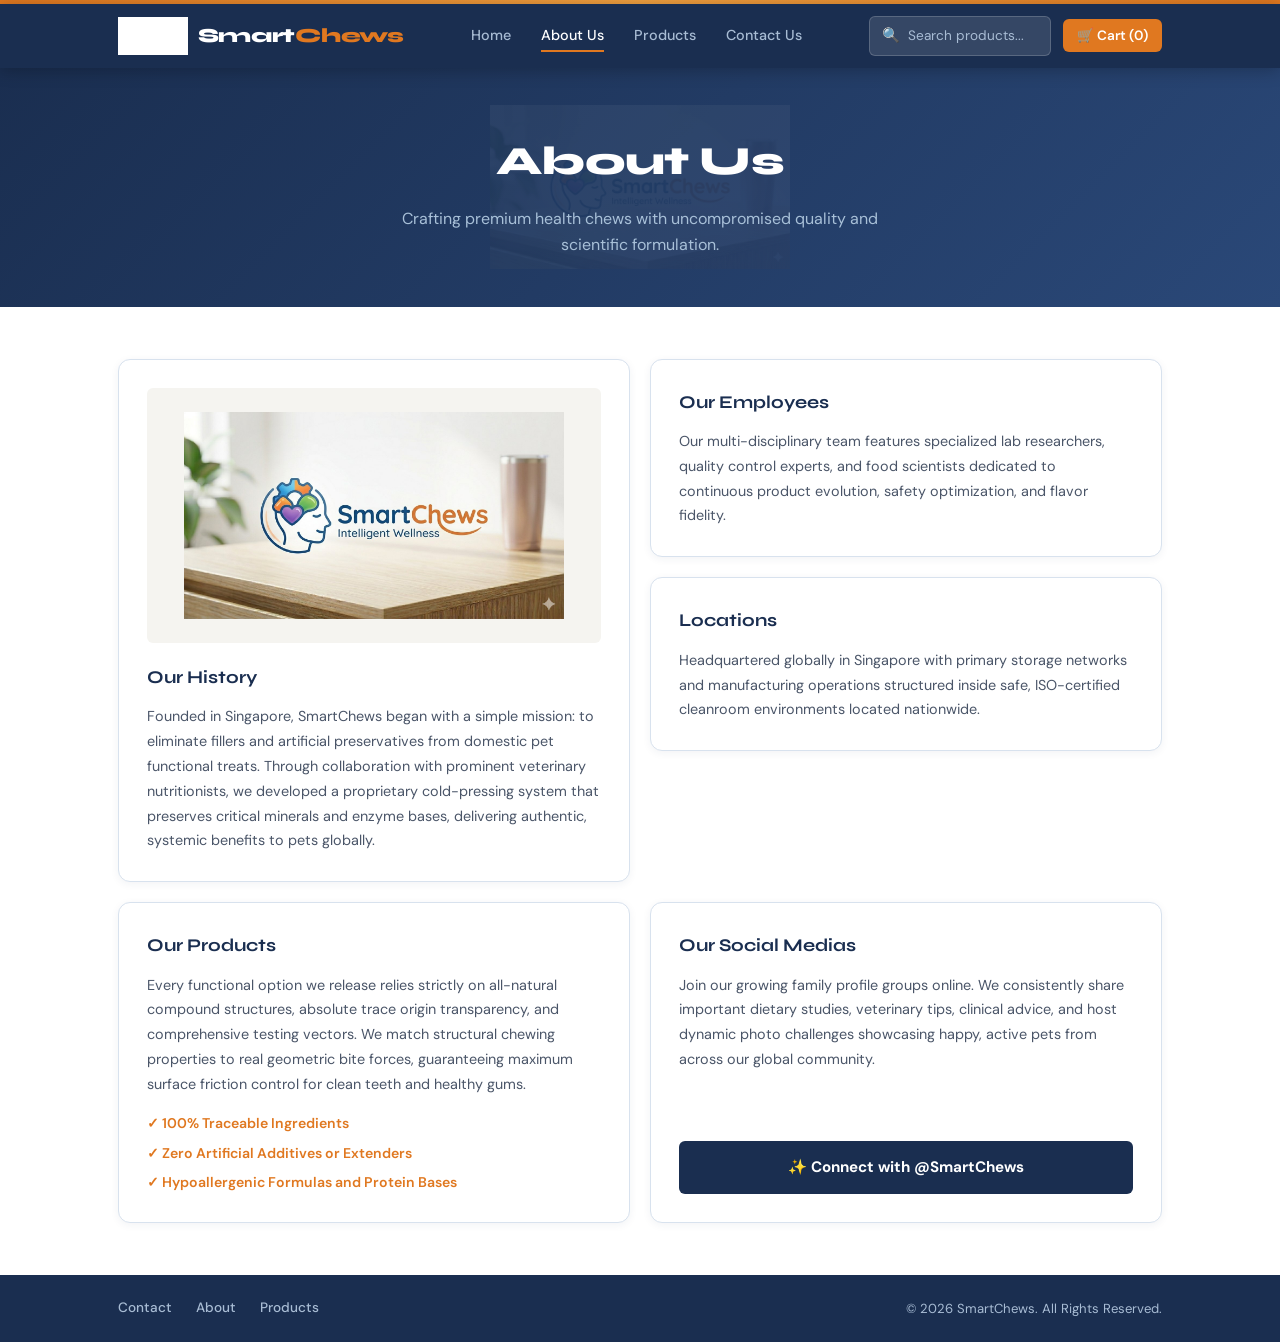
==== aboutus.html @ 9c244e37 "Add files via upload" ====
<!DOCTYPE html>
<html lang="en">
<head>
  <meta charset="UTF-8" />
  <meta name="viewport" content="width=device-width, initial-scale=1.0" />
  <title>SmartChews — About Us</title>
  <link rel="stylesheet" href="style.css" />
</head>
<body>

  <div class="top-bar"></div>

  <!-- ── HEADER ─────────────────────────────────────────── -->
  <header>
    <div class="header-inner">
      <a href="index.html" class="brand">
        <img src="img_logo.png" alt="SmartChews Logo" class="brand-logo" />
        <span class="brand-text">Smart<span>Chews</span></span>
      </a>
      <nav>
        <a href="index.html">Home</a>
        <a href="aboutus.html" class="active">About Us</a>
        <a href="products.html">Products</a>
        <a href="contactus.html">Contact Us</a>
      </nav>
      <div class="header-right">
        <div class="search-box">
          <span class="search-icon">&#128269;</span>
          <input type="text" placeholder="Search products..." aria-label="Search products" />
        </div>
        <button class="cart-btn" aria-label="View cart">&#128722; Cart (0)</button>
      </div>
    </div>
  </header>

  <!-- ── MAIN ───────────────────────────────────────────── -->
  <main>

    <div class="page-hero">
      <h1>About Us</h1>
      <p>Crafting premium health chews with uncompromised quality and scientific formulation.</p>
    </div>

    <section class="about-section">
      <div class="wrapper">
        <div class="about-grid">

          <!-- Left: image + history -->
          <div class="about-card" style="display:flex;flex-direction:column;gap:0;">
            <div class="about-img-placeholder">
              <img src="img_logo.png" alt="SmartChews — Intelligent Wellness" style="object-fit:contain;padding:24px;background:#f5f4f0;" />
            </div>
            <h3>Our History</h3>
            <p>
              Founded in Singapore, SmartChews began with a simple mission: to eliminate fillers
              and artificial preservatives from domestic pet functional treats. Through collaboration
              with prominent veterinary nutritionists, we developed a proprietary cold-pressing system
              that preserves critical minerals and enzyme bases, delivering authentic, systemic benefits
              to pets globally.
            </p>
          </div>

          <!-- Right: employees + locations -->
          <div style="display:flex;flex-direction:column;gap:20px;">
            <div class="about-card">
              <h3>Our Employees</h3>
              <p>
                Our multi-disciplinary team features specialized lab researchers, quality control
                experts, and food scientists dedicated to continuous product evolution, safety
                optimization, and flavor fidelity.
              </p>
            </div>
            <div class="about-card">
              <h3>Locations</h3>
              <p>
                Headquartered globally in Singapore with primary storage networks and manufacturing
                operations structured inside safe, ISO-certified cleanroom environments located
                nationwide.
              </p>
            </div>
          </div>

          <!-- Bottom-left: products -->
          <div class="about-card">
            <h3>Our Products</h3>
            <p>
              Every functional option we release relies strictly on all-natural compound structures,
              absolute trace origin transparency, and comprehensive testing vectors. We match structural
              chewing properties to real geometric bite forces, guaranteeing maximum surface friction
              control for clean teeth and healthy gums.
            </p>
            <ul class="about-checklist">
              <li>&#10003; 100% Traceable Ingredients</li>
              <li>&#10003; Zero Artificial Additives or Extenders</li>
              <li>&#10003; Hypoallergenic Formulas and Protein Bases</li>
            </ul>
          </div>

          <!-- Bottom-right: social media -->
          <div class="about-card" style="display:flex;flex-direction:column;justify-content:space-between;">
            <div>
              <h3>Our Social Medias</h3>
              <p>
                Join our growing family profile groups online. We consistently share important
                dietary studies, veterinary tips, clinical advice, and host dynamic photo challenges
                showcasing happy, active pets from across our global community.
              </p>
            </div>
            <a href="contactus.html" class="connect-btn">&#10024; Connect with @SmartChews</a>
          </div>

        </div>
      </div>
    </section>

  </main>

  <!-- ── FOOTER ─────────────────────────────────────────── -->
  <footer>
    <div class="footer-inner">
      <nav class="footer-links">
        <a href="contactus.html">Contact</a>
        <a href="aboutus.html">About</a>
        <a href="products.html">Products</a>
      </nav>
      <span class="footer-copy">&copy; 2026 SmartChews. All Rights Reserved.</span>
    </div>
  </footer>

</body>
</html>
---- style.css ----
/* ============================================================
   SmartChews — style.css
   Brand palette: Navy blue + warm orange, light/clean theme
   ============================================================ */

@import url('https://fonts.googleapis.com/css2?family=Syne:wght@400;600;700;800&family=DM+Sans:ital,wght@0,300;0,400;0,500;1,300&display=swap');

/* ── CSS Variables ────────────────────────────────────────── */
:root {
  --bg-page:       #f5f4f0;
  --bg-section:    #ffffff;
  --bg-section-alt:#eef2f7;
  --bg-card:       #ffffff;
  --bg-card-hover: #f0f5fb;
  --border:        #d8e2ee;
  --nav-bg:        #1a2e50;
  --nav-text:      #ffffff;
  --nav-text-muted:#a8bcd4;
  --accent-orange: #e07820;
  --accent-orange-h:#c8660e;
  --accent-blue:   #1a2e50;
  --accent-blue-light:#2a4878;
  --accent-teal:   #1a7a8a;
  --text-primary:  #1a2030;
  --text-secondary:#4a5568;
  --text-muted:    #8a9ab0;
  --price-color:   #e07820;
  --hero-bg:       #0e1c35;
  --footer-bg:     #1a2e50;
  --footer-text:   #a8bcd4;
  --footer-link:   #ffffff;
  --radius-sm:     6px;
  --radius-md:     12px;
  --radius-lg:     20px;
  --shadow-card:   0 4px 20px rgba(26,46,80,0.12);
  --shadow-hover:  0 8px 32px rgba(26,46,80,0.2);
  --transition:    0.22s ease;
  --max-width:     1100px;
  --font-head:     'Syne', sans-serif;
  --font-body:     'DM Sans', sans-serif;
}

/* ── Reset & Base ─────────────────────────────────────────── */
*, *::before, *::after { box-sizing: border-box; margin: 0; padding: 0; }
html { scroll-behavior: smooth; }
body {
  font-family: var(--font-body);
  background: var(--bg-page);
  color: var(--text-primary);
  font-size: 15px;
  line-height: 1.65;
  min-height: 100vh;
  display: flex;
  flex-direction: column;
}
a { color: inherit; text-decoration: none; }
img { display: block; max-width: 100%; }
ul { list-style: none; }
button { cursor: pointer; font-family: var(--font-body); }

.wrapper {
  width: 100%;
  max-width: var(--max-width);
  margin: 0 auto;
  padding: 0 28px;
}

/* ── Top accent bar ───────────────────────────────────────── */
.top-bar {
  width: 100%;
  height: 4px;
  background: linear-gradient(90deg, var(--accent-orange), #f0a040, var(--accent-orange));
}

/* ── Header / Nav ─────────────────────────────────────────── */
header {
  background: var(--nav-bg);
  position: sticky;
  top: 0;
  z-index: 100;
  box-shadow: 0 2px 16px rgba(0,0,0,0.25);
}

.header-inner {
  display: flex;
  align-items: center;
  justify-content: space-between;
  padding: 12px 28px;
  max-width: var(--max-width);
  margin: 0 auto;
  gap: 16px;
}

.brand {
  display: flex;
  align-items: center;
  gap: 10px;
  text-decoration: none;
}

.brand-logo {
  height: 38px;
  width: auto;
  object-fit: contain;
  filter: brightness(0) invert(1);
}

.brand-text {
  font-family: var(--font-head);
  font-weight: 800;
  font-size: 1.25rem;
  color: #ffffff;
  letter-spacing: -0.3px;
  white-space: nowrap;
}

.brand-text span { color: var(--accent-orange); }

nav {
  display: flex;
  align-items: center;
  gap: 30px;
}

nav a {
  font-family: var(--font-body);
  font-size: 0.9rem;
  font-weight: 500;
  color: var(--nav-text-muted);
  transition: color var(--transition);
  position: relative;
  white-space: nowrap;
}

nav a::after {
  content: '';
  position: absolute;
  bottom: -4px; left: 0;
  width: 0; height: 2px;
  background: var(--accent-orange);
  transition: width var(--transition);
}

nav a:hover { color: #ffffff; }
nav a:hover::after,
nav a.active::after { width: 100%; }
nav a.active { color: #ffffff; }

.header-right {
  display: flex;
  align-items: center;
  gap: 12px;
}

.search-box {
  display: flex;
  align-items: center;
  background: rgba(255,255,255,0.12);
  border: 1px solid rgba(255,255,255,0.18);
  border-radius: var(--radius-sm);
  padding: 7px 12px;
  gap: 8px;
  transition: background var(--transition);
}

.search-box:focus-within {
  background: rgba(255,255,255,0.2);
  border-color: var(--accent-orange);
}

.search-box input {
  border: none;
  background: transparent;
  font-family: var(--font-body);
  font-size: 0.85rem;
  color: #ffffff;
  outline: none;
  width: 130px;
}

.search-box input::placeholder { color: var(--nav-text-muted); }
.search-icon { color: var(--nav-text-muted); font-size: 0.9rem; }

.cart-btn {
  display: flex;
  align-items: center;
  gap: 6px;
  background: var(--accent-orange);
  border: none;
  border-radius: var(--radius-sm);
  font-size: 0.85rem;
  color: #fff;
  font-weight: 600;
  padding: 8px 14px;
  white-space: nowrap;
  transition: background var(--transition);
}

.cart-btn:hover { background: var(--accent-orange-h); }

/* ── Footer ───────────────────────────────────────────────── */
footer {
  background: var(--footer-bg);
  margin-top: auto;
}

.footer-inner {
  max-width: var(--max-width);
  margin: 0 auto;
  padding: 22px 28px;
  display: flex;
  align-items: center;
  justify-content: space-between;
  flex-wrap: wrap;
  gap: 10px;
}

.footer-links {
  display: flex;
  gap: 24px;
}

.footer-links a {
  font-size: 0.85rem;
  color: var(--footer-text);
  transition: color var(--transition);
}

.footer-links a:hover { color: var(--accent-orange); }

.footer-copy {
  font-size: 0.82rem;
  color: var(--footer-text);
}

/* ── Page hero (non-home pages) ───────────────────────────── */
.page-hero {
  background: linear-gradient(135deg, var(--accent-blue) 0%, var(--accent-blue-light) 100%);
  text-align: center;
  padding: 60px 24px 48px;
  position: relative;
  overflow: hidden;
}

.page-hero::before {
  content: '';
  position: absolute;
  inset: 0;
  background: url('img_logo.png') center/300px no-repeat;
  opacity: 0.05;
}

.page-hero h1 {
  position: relative;
  font-family: var(--font-head);
  font-size: 2.5rem;
  font-weight: 800;
  letter-spacing: -0.8px;
  color: #ffffff;
  margin-bottom: 12px;
}

.page-hero p {
  position: relative;
  color: #a8c0d8;
  font-size: 1rem;
  max-width: 520px;
  margin: 0 auto;
}

/* ── Buttons ──────────────────────────────────────────────── */
.btn {
  display: inline-flex;
  align-items: center;
  justify-content: center;
  gap: 8px;
  border-radius: var(--radius-sm);
  font-family: var(--font-body);
  font-weight: 600;
  font-size: 0.85rem;
  letter-spacing: 0.02em;
  padding: 10px 20px;
  border: none;
  transition: all var(--transition);
  cursor: pointer;
}

.btn-outline {
  background: transparent;
  color: var(--accent-blue);
  border: 1.5px solid var(--border);
}
.btn-outline:hover { background: var(--bg-section-alt); border-color: var(--accent-blue); }

.btn-orange {
  background: var(--accent-orange);
  color: #fff;
}
.btn-orange:hover { background: var(--accent-orange-h); }

.btn-blue {
  background: var(--accent-blue);
  color: #fff;
}
.btn-blue:hover { background: var(--accent-blue-light); }

.btn-teal {
  background: var(--accent-teal);
  color: #fff;
}
.btn-teal:hover { background: #156878; }

.btn-submit {
  width: 100%;
  background: var(--accent-orange);
  color: #fff;
  font-size: 0.9rem;
  letter-spacing: 0.08em;
  padding: 14px;
  border-radius: var(--radius-sm);
  font-weight: 700;
  text-transform: uppercase;
  border: none;
  transition: background var(--transition);
  cursor: pointer;
}
.btn-submit:hover { background: var(--accent-orange-h); }

/* ── Product image ────────────────────────────────────────── */
.product-img {
  width: 100%;
  aspect-ratio: 4/3;
  overflow: hidden;
  background: var(--bg-section-alt);
}

.product-img img {
  width: 100%;
  height: 100%;
  object-fit: cover;
  transition: transform 0.35s ease;
}

/* ============================================================
   INDEX.HTML — Home
   ============================================================ */
.hero-section {
  background: var(--hero-bg);
  min-height: 380px;
  display: flex;
  align-items: center;
  justify-content: center;
  text-align: center;
  padding: 80px 24px;
  position: relative;
  overflow: hidden;
}

/* Logo as hero background */
.hero-section::before {
  content: '';
  position: absolute;
  inset: 0;
  background: url('img_logo.png') center/420px no-repeat;
  opacity: 0.08;
}

.hero-section::after {
  content: '';
  position: absolute;
  inset: 0;
  background: radial-gradient(ellipse 65% 55% at 50% 50%, rgba(14,28,53,0.3) 0%, transparent 75%);
}

.hero-content { position: relative; z-index: 1; }

.hero-content h1 {
  font-family: var(--font-head);
  font-size: 2.8rem;
  font-weight: 800;
  letter-spacing: -1.5px;
  line-height: 1.15;
  color: #ffffff;
  margin-bottom: 16px;
  max-width: 680px;
}

.hero-content h1 span { color: var(--accent-orange); }

.hero-content p {
  color: #a8c0d8;
  font-size: 1.05rem;
  margin-bottom: 30px;
  max-width: 480px;
  margin-left: auto;
  margin-right: auto;
}

/* Home sections */
.home-section {
  background: var(--bg-section);
  padding: 52px 0;
}

.home-section-alt {
  background: var(--bg-section-alt);
  padding: 52px 0;
}

.section-header {
  display: flex;
  align-items: baseline;
  justify-content: space-between;
  margin-bottom: 24px;
}

.section-header h2 {
  font-family: var(--font-head);
  font-size: 1.65rem;
  font-weight: 800;
  color: var(--text-primary);
}

.see-more {
  color: var(--accent-orange);
  font-size: 0.88rem;
  font-weight: 600;
  transition: opacity var(--transition);
}
.see-more:hover { opacity: 0.75; }

/* Featured — 4 col */
.featured-grid {
  display: grid;
  grid-template-columns: repeat(4, 1fr);
  gap: 18px;
}

.featured-card {
  background: var(--bg-card);
  border: 1px solid var(--border);
  border-radius: var(--radius-md);
  overflow: hidden;
  transition: box-shadow var(--transition), transform var(--transition);
}

.featured-card:hover {
  box-shadow: var(--shadow-hover);
  transform: translateY(-3px);
}

.featured-card:hover .product-img img { transform: scale(1.05); }

.featured-card-body { padding: 14px; }

.featured-card-body h3 {
  font-family: var(--font-head);
  font-size: 0.9rem;
  font-weight: 700;
  margin-bottom: 4px;
  color: var(--text-primary);
}

.price {
  color: var(--price-color);
  font-weight: 700;
  font-size: 0.9rem;
  margin-bottom: 12px;
}

/* Shop All — 4 col */
.shop-grid {
  display: grid;
  grid-template-columns: repeat(4, 1fr);
  gap: 18px;
}

.shop-card {
  background: var(--bg-card);
  border: 1px solid var(--border);
  border-radius: var(--radius-md);
  overflow: hidden;
  transition: box-shadow var(--transition), transform var(--transition);
}

.shop-card:hover {
  box-shadow: var(--shadow-hover);
  transform: translateY(-3px);
}

.shop-card:hover .product-img img { transform: scale(1.05); }

.shop-card-body { padding: 13px 14px; }

.shop-card-body h3 {
  font-family: var(--font-head);
  font-size: 0.88rem;
  font-weight: 700;
  margin-bottom: 10px;
  color: var(--text-primary);
}

/* ============================================================
   ABOUTUS.HTML
   ============================================================ */
.about-section {
  background: var(--bg-section);
  padding: 52px 0;
}

.about-grid {
  display: grid;
  grid-template-columns: 1fr 1fr;
  gap: 20px;
}

.about-card {
  background: var(--bg-card);
  border: 1px solid var(--border);
  border-radius: var(--radius-md);
  padding: 28px;
  box-shadow: 0 2px 8px rgba(26,46,80,0.06);
}

.about-card h3 {
  font-family: var(--font-head);
  font-size: 1.12rem;
  font-weight: 700;
  margin-bottom: 12px;
  color: var(--accent-blue);
}

.about-card p {
  color: var(--text-secondary);
  font-size: 0.9rem;
  line-height: 1.72;
}

.about-img-placeholder {
  width: 100%;
  aspect-ratio: 16/9;
  border-radius: var(--radius-sm);
  overflow: hidden;
  margin-bottom: 20px;
  background: var(--bg-section-alt);
}

.about-img-placeholder img {
  width: 100%;
  height: 100%;
  object-fit: cover;
}

.about-checklist {
  list-style: none;
  margin-top: 16px;
  display: flex;
  flex-direction: column;
  gap: 6px;
}

.about-checklist li {
  color: var(--accent-orange);
  font-size: 0.88rem;
  font-weight: 600;
}

.connect-btn {
  display: flex;
  align-items: center;
  justify-content: center;
  gap: 10px;
  background: var(--accent-blue);
  color: #fff;
  border-radius: var(--radius-sm);
  padding: 14px 24px;
  font-weight: 700;
  font-size: 0.95rem;
  margin-top: 20px;
  transition: background var(--transition);
  text-align: center;
}

.connect-btn:hover { background: var(--accent-orange); }

/* ============================================================
   PRODUCTS.HTML
   ============================================================ */
.products-section {
  background: var(--bg-section);
  padding: 52px 0;
}

.products-header {
  display: flex;
  align-items: center;
  justify-content: space-between;
  margin-bottom: 28px;
}

.products-header h1 {
  font-family: var(--font-head);
  font-size: 2rem;
  font-weight: 800;
  color: var(--text-primary);
}

.sort-select {
  background: var(--bg-card);
  border: 1px solid var(--border);
  color: var(--text-primary);
  border-radius: var(--radius-sm);
  padding: 8px 16px;
  font-family: var(--font-body);
  font-size: 0.85rem;
  outline: none;
  cursor: pointer;
}

.products-grid {
  display: grid;
  grid-template-columns: repeat(3, 1fr);
  gap: 22px;
  margin-bottom: 36px;
}

.product-card {
  background: var(--bg-card);
  border: 1px solid var(--border);
  border-radius: var(--radius-md);
  overflow: hidden;
  display: flex;
  flex-direction: column;
  transition: box-shadow var(--transition), transform var(--transition);
  box-shadow: 0 2px 8px rgba(26,46,80,0.07);
}

.product-card:hover {
  box-shadow: var(--shadow-hover);
  transform: translateY(-4px);
}

.product-card:hover .product-img img { transform: scale(1.05); }

.product-card-body {
  padding: 20px;
  display: flex;
  flex-direction: column;
  flex: 1;
}

.product-card-body h3 {
  font-family: var(--font-head);
  font-size: 1.05rem;
  font-weight: 700;
  margin-bottom: 6px;
  color: var(--text-primary);
}

.product-card-body .desc {
  color: var(--text-secondary);
  font-size: 0.85rem;
  line-height: 1.62;
  flex: 1;
  margin-bottom: 14px;
}

.product-card-body .price {
  margin-bottom: 14px;
  font-size: 1.05rem;
}

.load-more-wrap { text-align: center; margin-top: 8px; }

.btn-load-more {
  background: transparent;
  border: 2px solid var(--accent-blue);
  color: var(--accent-blue);
  border-radius: var(--radius-sm);
  padding: 13px 52px;
  font-family: var(--font-head);
  font-weight: 700;
  font-size: 0.85rem;
  letter-spacing: 0.08em;
  text-transform: uppercase;
  transition: all var(--transition);
  cursor: pointer;
}

.btn-load-more:hover {
  background: var(--accent-blue);
  color: #fff;
}

/* ============================================================
   CONTACTUS.HTML
   ============================================================ */
.contact-section {
  background: var(--bg-section);
  padding: 52px 0;
}

.contact-form-wrap {
  max-width: 500px;
  margin: 0 auto;
  background: var(--bg-card);
  border: 1px solid var(--border);
  border-radius: var(--radius-md);
  padding: 38px;
  box-shadow: var(--shadow-card);
}

.form-group { margin-bottom: 20px; }

.form-group label {
  display: block;
  font-size: 0.88rem;
  font-weight: 600;
  margin-bottom: 8px;
  color: var(--text-primary);
}

.form-group input,
.form-group textarea {
  width: 100%;
  background: var(--bg-section-alt);
  border: 1.5px solid var(--border);
  border-radius: var(--radius-sm);
  color: var(--text-primary);
  font-family: var(--font-body);
  font-size: 0.9rem;
  padding: 11px 14px;
  outline: none;
  transition: border-color var(--transition);
}

.form-group input:focus,
.form-group textarea:focus { border-color: var(--accent-orange); }

.form-group input::placeholder,
.form-group textarea::placeholder { color: var(--text-muted); }

.form-group textarea { resize: vertical; min-height: 130px; }

/* Contact footer info */
.contact-footer-info {
  display: flex;
  align-items: flex-start;
  gap: 28px;
  padding: 28px 28px;
  max-width: var(--max-width);
  margin: 0 auto;
  flex-wrap: wrap;
  background: var(--bg-section-alt);
}

.map-placeholder {
  flex: 0 0 340px;
  height: 90px;
  border: 1.5px dashed var(--accent-orange);
  border-radius: var(--radius-sm);
  display: flex;
  align-items: center;
  justify-content: center;
  color: var(--accent-orange);
  font-size: 0.78rem;
  padding: 14px;
  text-align: center;
  line-height: 1.6;
  background: #fff;
}

.contact-details {
  font-size: 0.87rem;
  color: var(--text-secondary);
  line-height: 2;
}

.contact-details strong {
  font-weight: 600;
  color: var(--text-primary);
}

.contact-details a { color: var(--accent-teal); text-decoration: underline; }
.contact-details a:hover { color: var(--accent-orange); }

/* ── Responsive ───────────────────────────────────────────── */
@media (max-width: 900px) {
  .featured-grid, .shop-grid { grid-template-columns: repeat(2, 1fr); }
  .about-grid { grid-template-columns: 1fr; }
  .products-grid { grid-template-columns: repeat(2, 1fr); }
}

@media (max-width: 620px) {
  .featured-grid, .shop-grid, .products-grid { grid-template-columns: 1fr; }
  .hero-content h1 { font-size: 1.9rem; }
  nav { gap: 14px; }
  .header-inner { flex-wrap: wrap; }
  .search-box { display: none; }
  .contact-footer-info { flex-direction: column; }
  .map-placeholder { flex: none; width: 100%; }
}
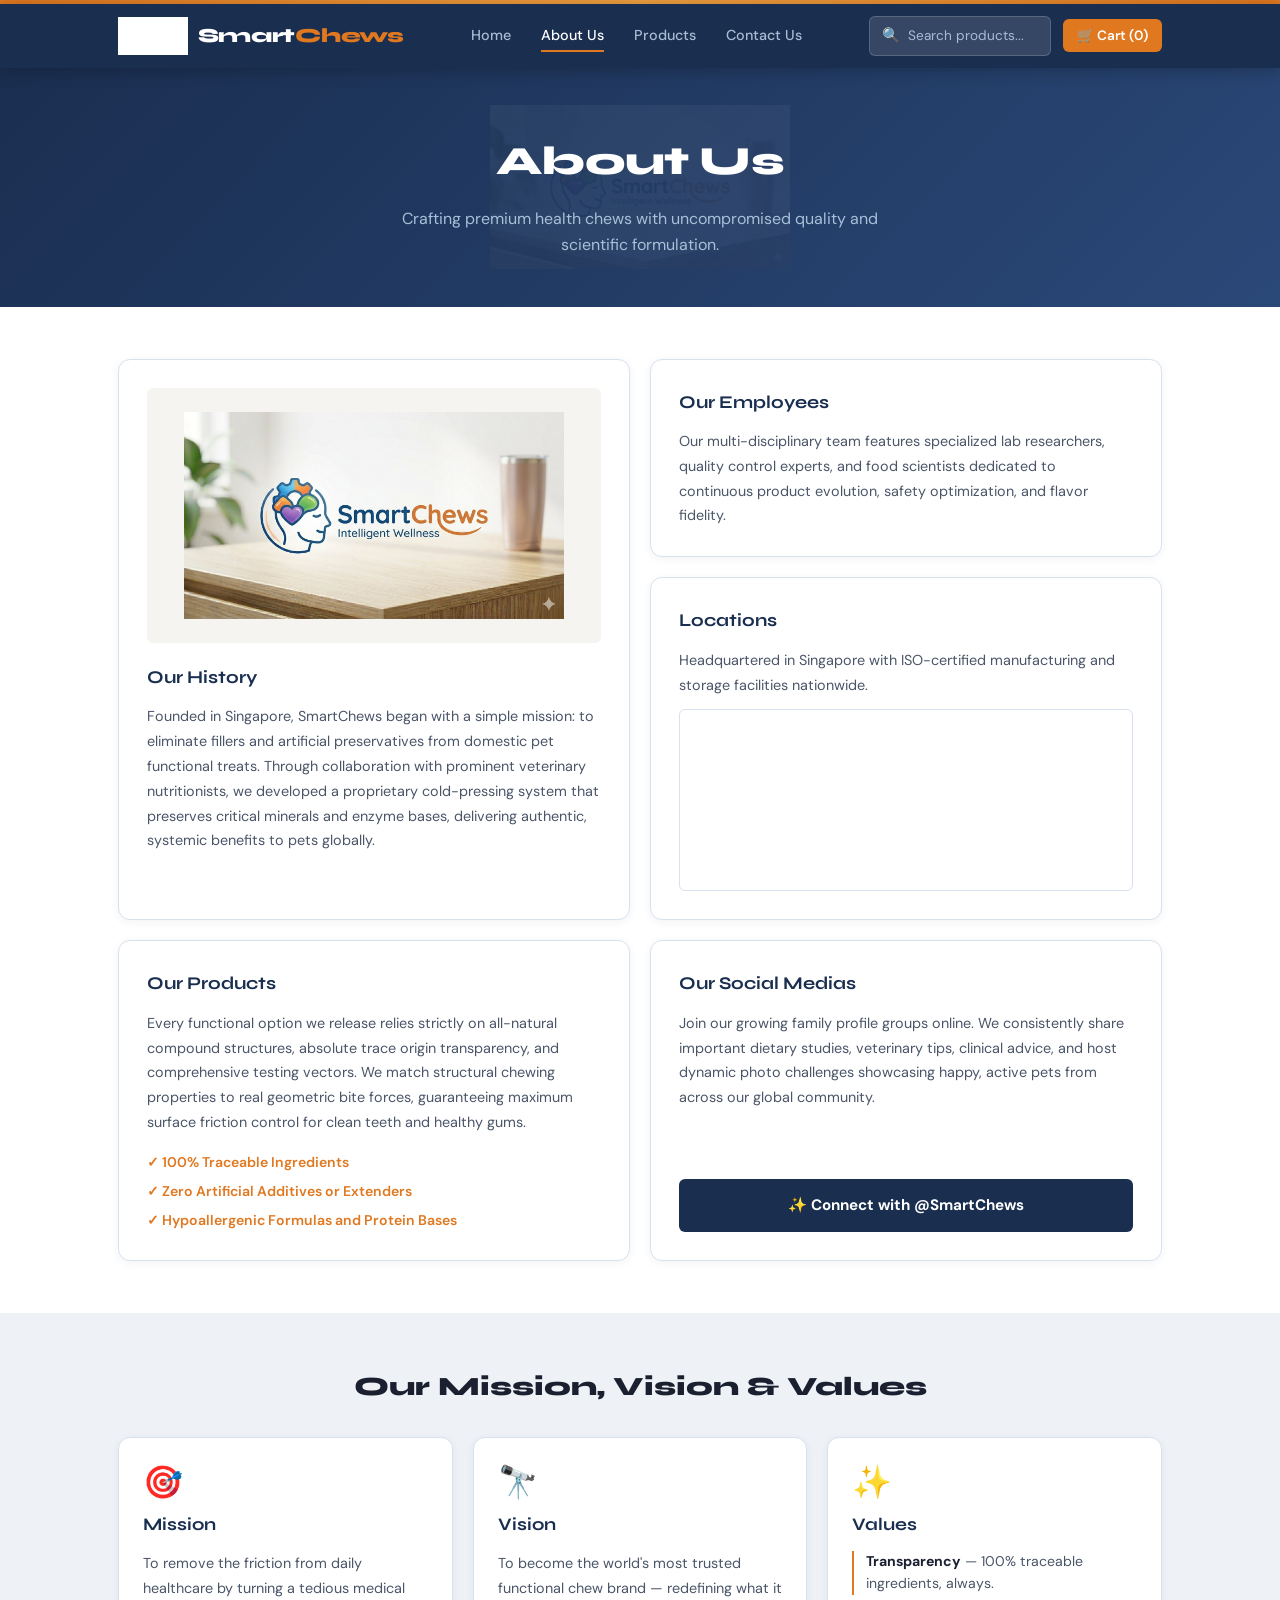
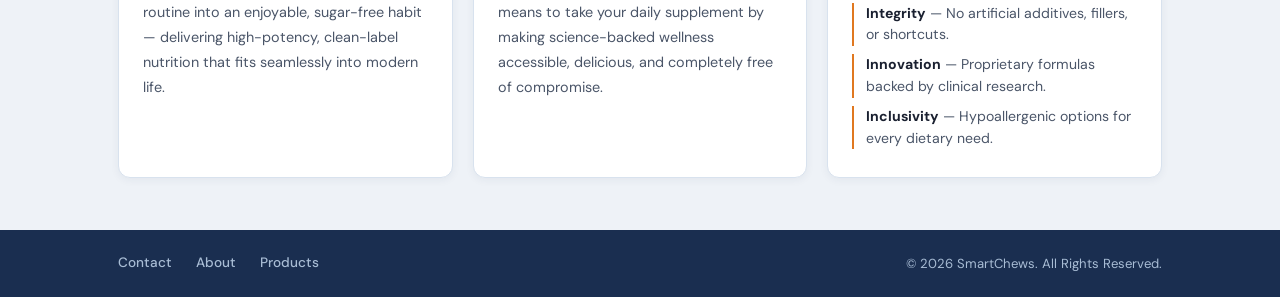
==== commit cc4297d4: "Add files via upload" ====
--- a/aboutus.html
+++ b/aboutus.html
@@ -72,11 +72,19 @@
             </div>
             <div class="about-card">
               <h3>Locations</h3>
-              <p>
-                Headquartered globally in Singapore with primary storage networks and manufacturing
-                operations structured inside safe, ISO-certified cleanroom environments located
-                nationwide.
-              </p>
+              <p style="margin-bottom:12px;">Headquartered in Singapore with ISO-certified manufacturing and storage facilities nationwide.</p>
+              <div class="about-map">
+                <iframe
+                  src="https://www.google.com/maps/embed?pb=!1m18!1m12!1m3!1d3988.8176935991235!2d103.81989!3d1.28967!2m3!1f0!2f0!3f0!3m2!1i1024!2i768!4f13.1!3m3!1m2!1s0x31da1904804f6f0b%3A0xb0b0b0b0b0b0b0b0!2sSingapore!5e0!3m2!1sen!2ssg!4v1700000000000!5m2!1sen!2ssg"
+                  width="100%"
+                  height="180"
+                  style="border:0; border-radius:6px; display:block;"
+                  allowfullscreen=""
+                  loading="lazy"
+                  referrerpolicy="no-referrer-when-downgrade"
+                  title="SmartChews Singapore HQ Location">
+                </iframe>
+              </div>
             </div>
           </div>
 
@@ -113,6 +121,47 @@
       </div>
     </section>
 
+    <!-- Mission, Vision & Values -->
+    <section class="mvv-section">
+      <div class="wrapper">
+        <h2 class="mvv-heading">Our Mission, Vision &amp; Values</h2>
+        <div class="mvv-grid">
+
+          <div class="mvv-card">
+            <div class="mvv-icon">&#127919;</div>
+            <h3>Mission</h3>
+            <p>
+              To remove the friction from daily healthcare by turning a tedious medical routine
+              into an enjoyable, sugar-free habit — delivering high-potency, clean-label nutrition
+              that fits seamlessly into modern life.
+            </p>
+          </div>
+
+          <div class="mvv-card">
+            <div class="mvv-icon">&#128301;</div>
+            <h3>Vision</h3>
+            <p>
+              To become the world's most trusted functional chew brand — redefining what it means
+              to take your daily supplement by making science-backed wellness accessible, delicious,
+              and completely free of compromise.
+            </p>
+          </div>
+
+          <div class="mvv-card">
+            <div class="mvv-icon">&#10024;</div>
+            <h3>Values</h3>
+            <ul class="mvv-list">
+              <li><strong>Transparency</strong> — 100% traceable ingredients, always.</li>
+              <li><strong>Integrity</strong> — No artificial additives, fillers, or shortcuts.</li>
+              <li><strong>Innovation</strong> — Proprietary formulas backed by clinical research.</li>
+              <li><strong>Inclusivity</strong> — Hypoallergenic options for every dietary need.</li>
+            </ul>
+          </div>
+
+        </div>
+      </div>
+    </section>
+
   </main>
 
   <!-- ── FOOTER ─────────────────────────────────────────── -->
--- a/style.css
+++ b/style.css
@@ -536,6 +536,12 @@
   line-height: 1.72;
 }
 
+.about-map {
+  border-radius: var(--radius-sm);
+  overflow: hidden;
+  border: 1px solid var(--border);
+}
+
 .about-img-placeholder {
   width: 100%;
   aspect-ratio: 16/9;
@@ -582,6 +588,85 @@
 }
 
 .connect-btn:hover { background: var(--accent-orange); }
+
+/* ── Mission, Vision & Values ─────────────────────────────── */
+.mvv-section {
+  background: var(--bg-section-alt);
+  padding: 52px 0;
+}
+
+.mvv-heading {
+  font-family: var(--font-head);
+  font-size: 1.65rem;
+  font-weight: 800;
+  color: var(--text-primary);
+  margin-bottom: 28px;
+  text-align: center;
+}
+
+.mvv-grid {
+  display: grid;
+  grid-template-columns: repeat(3, 1fr);
+  gap: 20px;
+}
+
+.mvv-card {
+  background: var(--bg-card);
+  border: 1px solid var(--border);
+  border-radius: var(--radius-md);
+  padding: 28px 24px;
+  box-shadow: 0 2px 8px rgba(26,46,80,0.06);
+  display: flex;
+  flex-direction: column;
+  gap: 12px;
+  transition: box-shadow var(--transition), transform var(--transition);
+}
+
+.mvv-card:hover {
+  box-shadow: var(--shadow-hover);
+  transform: translateY(-3px);
+}
+
+.mvv-icon {
+  font-size: 2rem;
+  line-height: 1;
+}
+
+.mvv-card h3 {
+  font-family: var(--font-head);
+  font-size: 1.1rem;
+  font-weight: 700;
+  color: var(--accent-blue);
+}
+
+.mvv-card p {
+  color: var(--text-secondary);
+  font-size: 0.9rem;
+  line-height: 1.72;
+}
+
+.mvv-list {
+  list-style: none;
+  display: flex;
+  flex-direction: column;
+  gap: 8px;
+}
+
+.mvv-list li {
+  color: var(--text-secondary);
+  font-size: 0.88rem;
+  line-height: 1.55;
+  padding-left: 12px;
+  border-left: 2px solid var(--accent-orange);
+}
+
+.mvv-list li strong {
+  color: var(--text-primary);
+}
+
+@media (max-width: 720px) {
+  .mvv-grid { grid-template-columns: 1fr; }
+}
 
 /* ============================================================
    PRODUCTS.HTML
